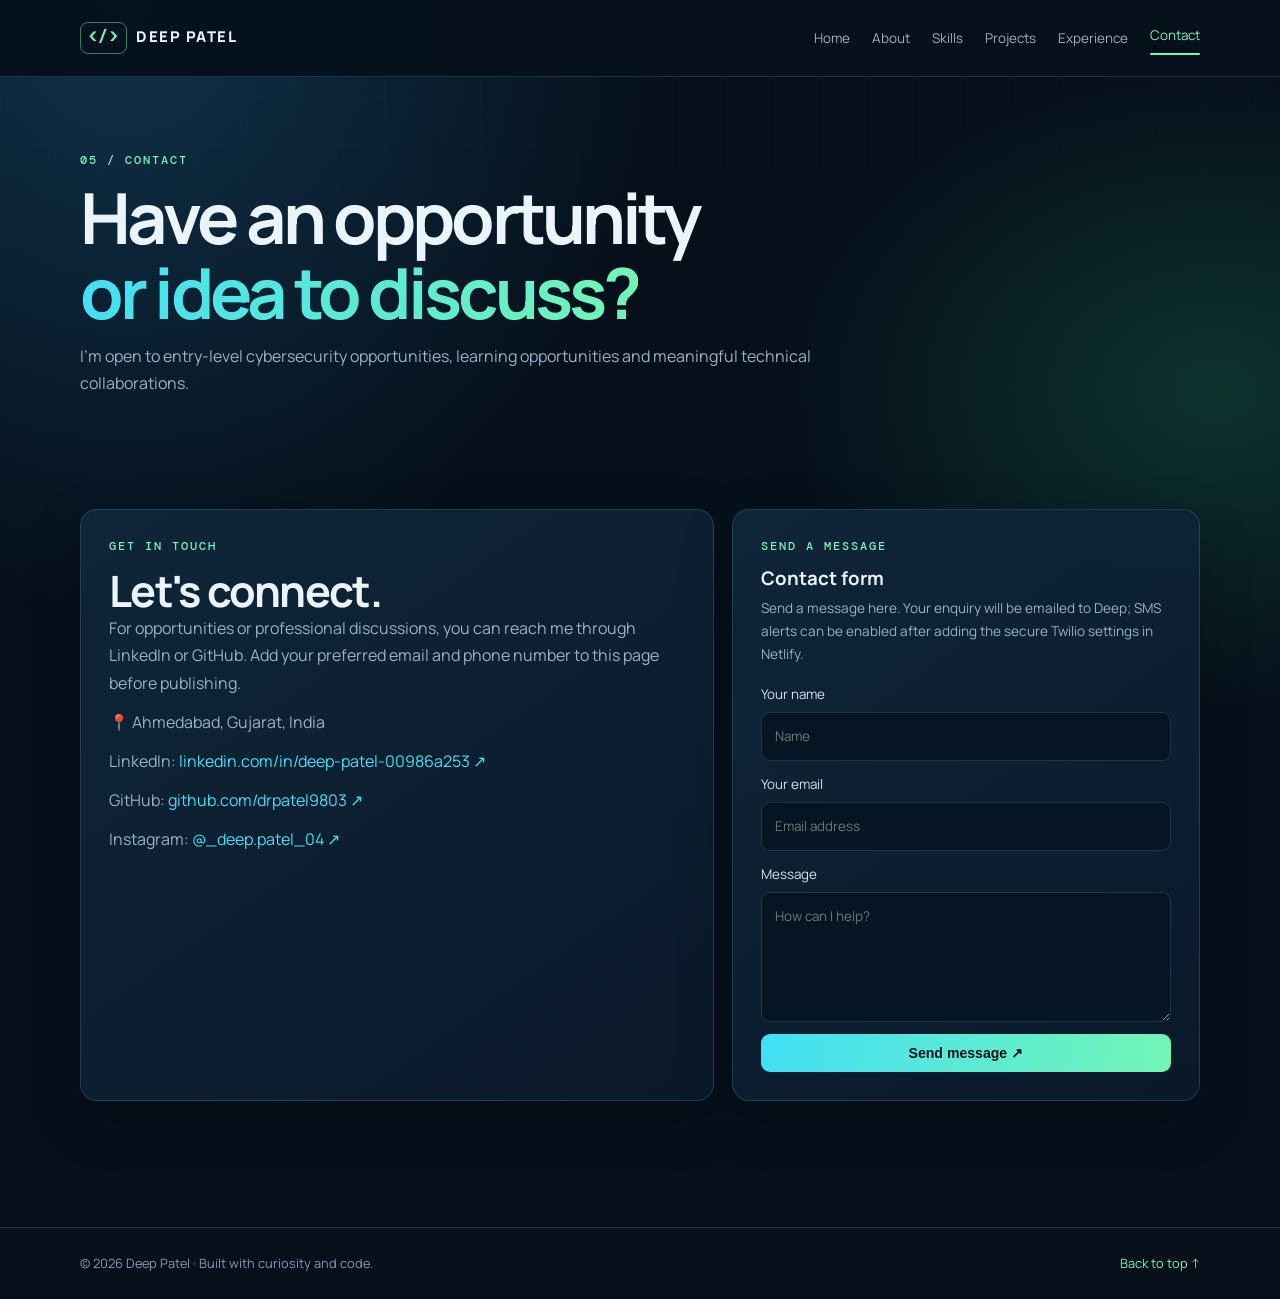
==== contact.html @ fa918759 "Add files via upload" ====
<!doctype html>
<html lang="en"><head><meta charset="utf-8"><meta name="viewport" content="width=device-width, initial-scale=1">
<meta name="description" content="Deep Patel — Cybersecurity, Python and AI/ML portfolio."><meta name="theme-color" content="#06101b">
<title>Contact | Deep Patel</title><link rel="stylesheet" href="assets/style.css"></head>
<body><div class="page-enter">
<header class="site-header"><div class="wrap nav">
  <a class="brand" href="index.html"><span class="brand-mark">&lt;/&gt;</span>DEEP PATEL</a>
  <button class="menu-toggle" aria-label="Open navigation" aria-expanded="false">☰</button>
  <ul class="nav-links">
    <li><a href="index.html">Home</a></li><li><a href="about.html">About</a></li>
    <li><a href="skills.html">Skills</a></li><li><a href="projects.html">Projects</a></li>
    <li><a href="experience.html">Experience</a></li><li><a href="contact.html">Contact</a></li>
  </ul>
</div></header>
<main>
<section class="page-hero"><div class="wrap reveal"><div class="kicker">05 / Contact</div><h1>Have an opportunity<br><span class="gradient">or idea to discuss?</span></h1><p class="intro">I'm open to entry-level cybersecurity opportunities, learning opportunities and meaningful technical collaborations.</p></div></section>
<section class="page-section"><div class="wrap two-col">
 <div class="panel reveal"><div class="kicker">Get in touch</div><h2>Let's connect.</h2><p>For opportunities or professional discussions, you can reach me through LinkedIn or GitHub. Add your preferred email and phone number to this page before publishing.</p>
 <ul class="contact-list"><li>📍 Ahmedabad, Gujarat, India</li><li>LinkedIn: <a href="https://www.linkedin.com/in/deep-patel-00986a253" target="_blank" rel="noopener">linkedin.com/in/deep-patel-00986a253 ↗</a></li><li>GitHub: <a href="https://github.com/drpatel9803" target="_blank" rel="noopener">github.com/drpatel9803 ↗</a></li><li>Instagram: <a href="https://www.instagram.com/_deep.patel_04/" target="_blank" rel="noopener">@_deep.patel_04 ↗</a></li></ul>
 </div>
 <div class="panel reveal"><div class="kicker">Send a message</div><h3>Contact form</h3><p style="margin:7px 0 17px;color:var(--muted);font-size:.85rem">Send a message here. Your enquiry will be emailed to Deep; SMS alerts can be enabled after adding the secure Twilio settings in Netlify.</p>
 <form id="contact-form">
 <input type="hidden" name="_subject" value="New portfolio enquiry — Deep Patel">
 <input type="text" name="_honey" style="display:none" tabindex="-1" autocomplete="off">
 <label>Your name<input type="text" name="name" placeholder="Name" required maxlength="100"></label>
 <label>Your email<input type="email" name="email" placeholder="Email address" required maxlength="200"></label>
 <label>Message<textarea name="message" placeholder="How can I help?" required maxlength="5000"></textarea></label>
 <button class="btn btn-primary" id="contact-submit" type="submit">Send message ↗</button>
 <p id="contact-status" class="callout" role="status" aria-live="polite" style="display:none"></p>
</form>
 </div>
</div></section>
</main>
<footer class="site-footer"><div class="wrap footer-inner"><span>© <span data-year></span> Deep Patel · Built with curiosity and code.</span><span><a href="index.html">Back to top ↑</a></span></div></footer>
<script src="assets/script.js"></script>
</div></body></html>
---- assets/style.css ----
@import url('https://fonts.googleapis.com/css2?family=DM+Mono:wght@400;500&family=Manrope:wght@400;500;600;700;800&display=swap');
:root{--bg:#06101b;--bg2:#091827;--panel:#0d2031;--panel2:#10283b;--text:#eaf4fa;--muted:#9bb1c2;--cyan:#42dff5;--green:#72f5b5;--line:rgba(94,220,238,.18);--max:1120px}
*{box-sizing:border-box;margin:0;padding:0}html{scroll-behavior:smooth;scroll-padding-top:90px}
body{font-family:Manrope,Arial,sans-serif;color:var(--text);background:radial-gradient(ellipse at 10% 0%,#10324a 0,transparent 34rem),radial-gradient(ellipse at 95% 30%,#0d332d 0,transparent 27rem),var(--bg);line-height:1.7;overflow-x:hidden}
body:before{content:"";position:fixed;inset:0;z-index:-1;pointer-events:none;opacity:.17;background-image:linear-gradient(#56d8e71b 1px,transparent 1px),linear-gradient(90deg,#56d8e71b 1px,transparent 1px);background-size:48px 48px;mask-image:linear-gradient(to bottom,black,transparent 90%)}
a{color:inherit;text-decoration:none}.wrap{width:min(var(--max),calc(100% - 40px));margin:auto}
header.site-header{position:sticky;top:0;z-index:50;background:#06101beF;backdrop-filter:blur(16px);border-bottom:1px solid var(--line)}
.nav{height:76px;display:flex;align-items:center;justify-content:space-between;gap:24px}
.brand{font-weight:800;letter-spacing:.1em;font-size:.93rem;white-space:nowrap}.brand-mark{display:inline-grid;place-items:center;color:var(--green);border:1px solid #72f5b577;border-radius:8px;padding:2px 7px;margin-right:9px;font-family:"DM Mono",monospace}
.nav-links{display:flex;align-items:center;gap:22px;list-style:none}.nav-links a{font-size:.84rem;color:var(--muted);transition:color .25s}.nav-links a:hover,.nav-links a.active{color:var(--green)}
.nav-links a.active:after{content:"";display:block;height:2px;background:var(--green);margin-top:5px;border-radius:2px}
.menu-toggle{display:none;background:var(--panel);border:1px solid var(--line);color:var(--text);border-radius:9px;padding:8px 12px;font-size:1.1rem}
.kicker{font:500 .75rem "DM Mono",monospace;letter-spacing:.17em;text-transform:uppercase;color:var(--green);margin-bottom:12px}
h1{font-size:clamp(2.7rem,7vw,5.3rem);line-height:1.06;letter-spacing:-.055em}h2{font-size:clamp(1.8rem,4vw,2.7rem);line-height:1.15;letter-spacing:-.04em}h3{line-height:1.3}
.gradient{background:linear-gradient(100deg,var(--cyan),var(--green));background-clip:text;color:transparent}
.muted{color:var(--muted)}.lead{font-size:1.14rem;color:#c8d8e4}.intro{max-width:760px;color:var(--muted);margin:14px 0 30px}
.hero{padding:100px 0 85px;min-height:580px;display:grid;align-items:center}.hero-grid{display:grid;grid-template-columns:1.2fr .8fr;align-items:center;gap:55px}
.hero-copy p.summary{max-width:720px;color:var(--muted);margin-top:20px}.actions{display:flex;gap:12px;flex-wrap:wrap;margin-top:29px}
.btn{display:inline-flex;align-items:center;justify-content:center;gap:9px;padding:11px 18px;border-radius:9px;font-weight:800;font-size:.88rem;border:1px solid var(--line);transition:transform .25s,box-shadow .25s,background .25s}
.btn:hover{transform:translateY(-3px);box-shadow:0 10px 30px #0005}.btn-primary{background:linear-gradient(100deg,var(--cyan),var(--green));color:#06131b;border:0}.btn-ghost{background:#ffffff08}
.terminal,.panel,.card,.skill-card{background:linear-gradient(145deg,#10273bed,#0a1a2bf2);border:1px solid var(--line);border-radius:17px;box-shadow:0 18px 55px #0003}
.terminal{overflow:hidden;transform:perspective(900px) rotateY(-4deg)}.terminal-top{display:flex;align-items:center;gap:7px;padding:13px 16px;border-bottom:1px solid var(--line);font: .76rem "DM Mono",monospace;color:var(--muted)}
.terminal-top .window-dots{color:#ff8b8b;letter-spacing:3px}.terminal-body{padding:23px;font: .83rem/2 "DM Mono",monospace;color:#bdd1df}.prompt{color:var(--green)}.term-cyan{color:var(--cyan)}.cursor{display:inline-block;width:8px;height:16px;background:var(--green);vertical-align:middle;animation:blink 1s steps(2) infinite}
@keyframes blink{50%{opacity:0}}
section.page-section{padding:76px 0}.section-head{margin-bottom:28px}.section-head .intro{margin-bottom:0}
.panel{padding:28px}.panel p+p{margin-top:13px}.panel p{color:var(--muted)}
.grid-2{display:grid;grid-template-columns:repeat(2,minmax(0,1fr));gap:18px}.grid-3{display:grid;grid-template-columns:repeat(3,minmax(0,1fr));gap:17px}
.card{padding:24px;transition:transform .3s,border-color .3s,box-shadow .3s}.card:hover,.skill-card:hover{transform:translateY(-6px);border-color:#72f5b577;box-shadow:0 20px 55px #0005}
.card p{color:var(--muted);font-size:.94rem;margin-top:10px}.card ul{padding-left:19px;color:var(--muted);font-size:.91rem;margin-top:10px}.card li{margin:5px 0}
.card-index{font: .75rem "DM Mono",monospace;color:var(--green);letter-spacing:.12em;margin-bottom:10px}.meta{font: .76rem "DM Mono",monospace;color:var(--cyan);margin-top:7px}
.tags{display:flex;flex-wrap:wrap;gap:7px;margin-top:16px}.tag{font: .72rem "DM Mono",monospace;color:#c9edf0;border:1px solid #42dff533;background:#42dff50d;border-radius:30px;padding:5px 9px}
.skill-grid{display:grid;grid-template-columns:repeat(2,minmax(0,1fr));gap:15px}.skill-card{padding:22px;transition:.3s}.skill-card h3{color:var(--cyan);font-size:1rem;margin-bottom:10px}
.callout{border-left:3px solid var(--green);padding:10px 14px;margin-top:15px;color:#a9c1d0;background:#72f5b50a;font-size:.82rem}
.timeline{position:relative;margin-left:9px;padding-left:28px;border-left:1px solid #42dff54a}.timeline-item{position:relative;padding:0 0 28px}.timeline-item:before{content:"";position:absolute;left:-34px;top:8px;width:11px;height:11px;border-radius:50%;background:var(--green);box-shadow:0 0 15px #72f5b5aa}
.timeline-item:last-child{padding-bottom:0}.timeline-item p{color:var(--muted);margin-top:8px}
.page-hero{padding:75px 0 35px}.page-hero h1{font-size:clamp(2.5rem,6vw,4.4rem)}.page-hero .intro{margin-bottom:0}
.stat-row{display:grid;grid-template-columns:repeat(3,1fr);gap:12px;margin-top:25px}.stat{padding:17px;border:1px solid var(--line);border-radius:12px;background:#ffffff05}.stat strong{display:block;color:var(--green);font:1.25rem "DM Mono",monospace}.stat span{color:var(--muted);font-size:.78rem}
.project-detail{margin-bottom:18px}.project-detail .project-title{display:flex;justify-content:space-between;gap:18px;align-items:flex-start}.project-detail .project-title span{color:var(--green);font: .75rem "DM Mono",monospace;white-space:nowrap}
.project-detail h3{font-size:1.25rem}.two-col{display:grid;grid-template-columns:1.15fr .85fr;gap:18px}
.resume-banner{display:flex;align-items:center;justify-content:space-between;gap:20px;padding:27px;border:1px solid #72f5b544;border-radius:17px;background:linear-gradient(100deg,#42dff514,#72f5b50d)}
.resume-banner p{color:var(--muted);margin-top:7px}
.contact-list{list-style:none;margin-top:12px}.contact-list li{margin:12px 0;color:var(--muted);overflow-wrap:anywhere}.contact-list a{color:var(--cyan)}
form{display:grid;gap:12px}label{font-size:.84rem;color:#d3e2ec}input,textarea{display:block;width:100%;margin-top:6px;padding:12px 13px;border:1px solid var(--line);border-radius:9px;background:#061523;color:var(--text);font:inherit;outline:none}input:focus,textarea:focus{border-color:var(--cyan);box-shadow:0 0 0 3px #42dff51a}textarea{min-height:130px;resize:vertical}
.site-footer{border-top:1px solid var(--line);padding:25px 0;color:#829bad;font-size:.8rem;margin-top:50px}.footer-inner{display:flex;justify-content:space-between;gap:15px;flex-wrap:wrap}.footer-inner a{color:var(--green)}
.reveal{opacity:0;transform:translateY(28px);transition:opacity .75s ease,transform .75s cubic-bezier(.2,.7,.2,1)}.reveal.visible{opacity:1;transform:translateY(0)}.reveal-left{transform:translateX(-28px)}.reveal-right{transform:translateX(28px)}.reveal-left.visible,.reveal-right.visible{transform:translateX(0)}
.stagger>*{transition-delay:var(--delay,0ms)}
.page-enter{animation:pageIn .55s ease both}@keyframes pageIn{from{opacity:0;transform:translateY(12px)}to{opacity:1;transform:translateY(0)}}
@media(prefers-reduced-motion:reduce){*,*:before,*:after{scroll-behavior:auto!important;animation-duration:.01ms!important;animation-iteration-count:1!important;transition-duration:.01ms!important}.reveal{opacity:1;transform:none}}
@media(max-width:900px){.hero-grid{grid-template-columns:1fr;gap:35px}.terminal{max-width:620px}.grid-3{grid-template-columns:repeat(2,minmax(0,1fr))}}
@media(max-width:680px){.wrap{width:min(var(--max),calc(100% - 30px))}.nav{height:68px}.menu-toggle{display:block}.nav-links{display:none;position:absolute;left:0;right:0;top:68px;padding:18px 22px;background:#06101bf7;border-bottom:1px solid var(--line);flex-direction:column;align-items:flex-start;gap:14px}.nav-links.open{display:flex}.nav-links a.active:after{display:none}.hero{padding:68px 0 48px;min-height:0}.hero-grid{gap:28px}.terminal{transform:none}.page-section{padding:55px 0!important}.grid-2,.grid-3,.skill-grid,.two-col{grid-template-columns:1fr}.stat-row{grid-template-columns:1fr}.resume-banner{align-items:flex-start;flex-direction:column}.page-hero{padding:56px 0 25px}}
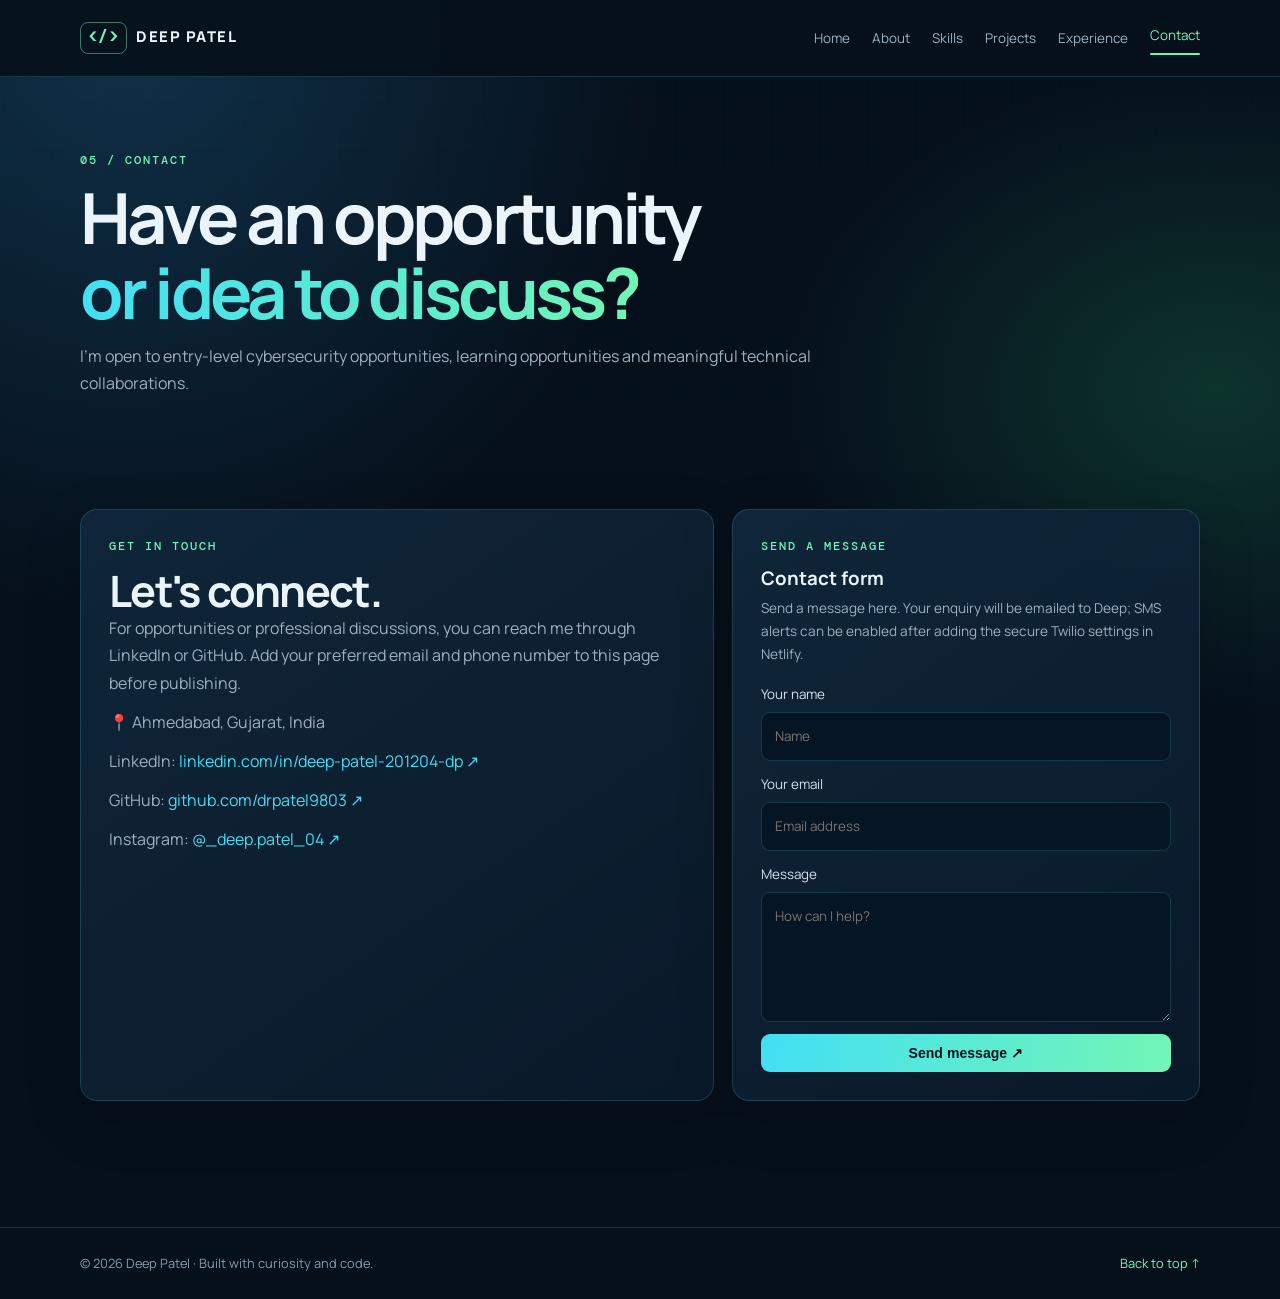
==== commit f972fd6d: "Update LinkedIn link in contact.html Updated LinkedIn profile link to new URL." ====
--- a/contact.html
+++ b/contact.html
@@ -16,7 +16,7 @@
 <section class="page-hero"><div class="wrap reveal"><div class="kicker">05 / Contact</div><h1>Have an opportunity<br><span class="gradient">or idea to discuss?</span></h1><p class="intro">I'm open to entry-level cybersecurity opportunities, learning opportunities and meaningful technical collaborations.</p></div></section>
 <section class="page-section"><div class="wrap two-col">
  <div class="panel reveal"><div class="kicker">Get in touch</div><h2>Let's connect.</h2><p>For opportunities or professional discussions, you can reach me through LinkedIn or GitHub. Add your preferred email and phone number to this page before publishing.</p>
- <ul class="contact-list"><li>📍 Ahmedabad, Gujarat, India</li><li>LinkedIn: <a href="https://www.linkedin.com/in/deep-patel-00986a253" target="_blank" rel="noopener">linkedin.com/in/deep-patel-00986a253 ↗</a></li><li>GitHub: <a href="https://github.com/drpatel9803" target="_blank" rel="noopener">github.com/drpatel9803 ↗</a></li><li>Instagram: <a href="https://www.instagram.com/_deep.patel_04/" target="_blank" rel="noopener">@_deep.patel_04 ↗</a></li></ul>
+ <ul class="contact-list"><li>📍 Ahmedabad, Gujarat, India</li><li>LinkedIn: <a href="https://www.linkedin.com/in/deep-patel-201204-dp" target="_blank" rel="noopener">linkedin.com/in/deep-patel-201204-dp ↗</a></li><li>GitHub: <a href="https://github.com/drpatel9803" target="_blank" rel="noopener">github.com/drpatel9803 ↗</a></li><li>Instagram: <a href="https://www.instagram.com/_deep.patel_04/" target="_blank" rel="noopener">@_deep.patel_04 ↗</a></li></ul>
  </div>
  <div class="panel reveal"><div class="kicker">Send a message</div><h3>Contact form</h3><p style="margin:7px 0 17px;color:var(--muted);font-size:.85rem">Send a message here. Your enquiry will be emailed to Deep; SMS alerts can be enabled after adding the secure Twilio settings in Netlify.</p>
  <form id="contact-form">
@@ -33,4 +33,4 @@
 </main>
 <footer class="site-footer"><div class="wrap footer-inner"><span>© <span data-year></span> Deep Patel · Built with curiosity and code.</span><span><a href="index.html">Back to top ↑</a></span></div></footer>
 <script src="assets/script.js"></script>
-</div></body></html>+</div></body></html>
